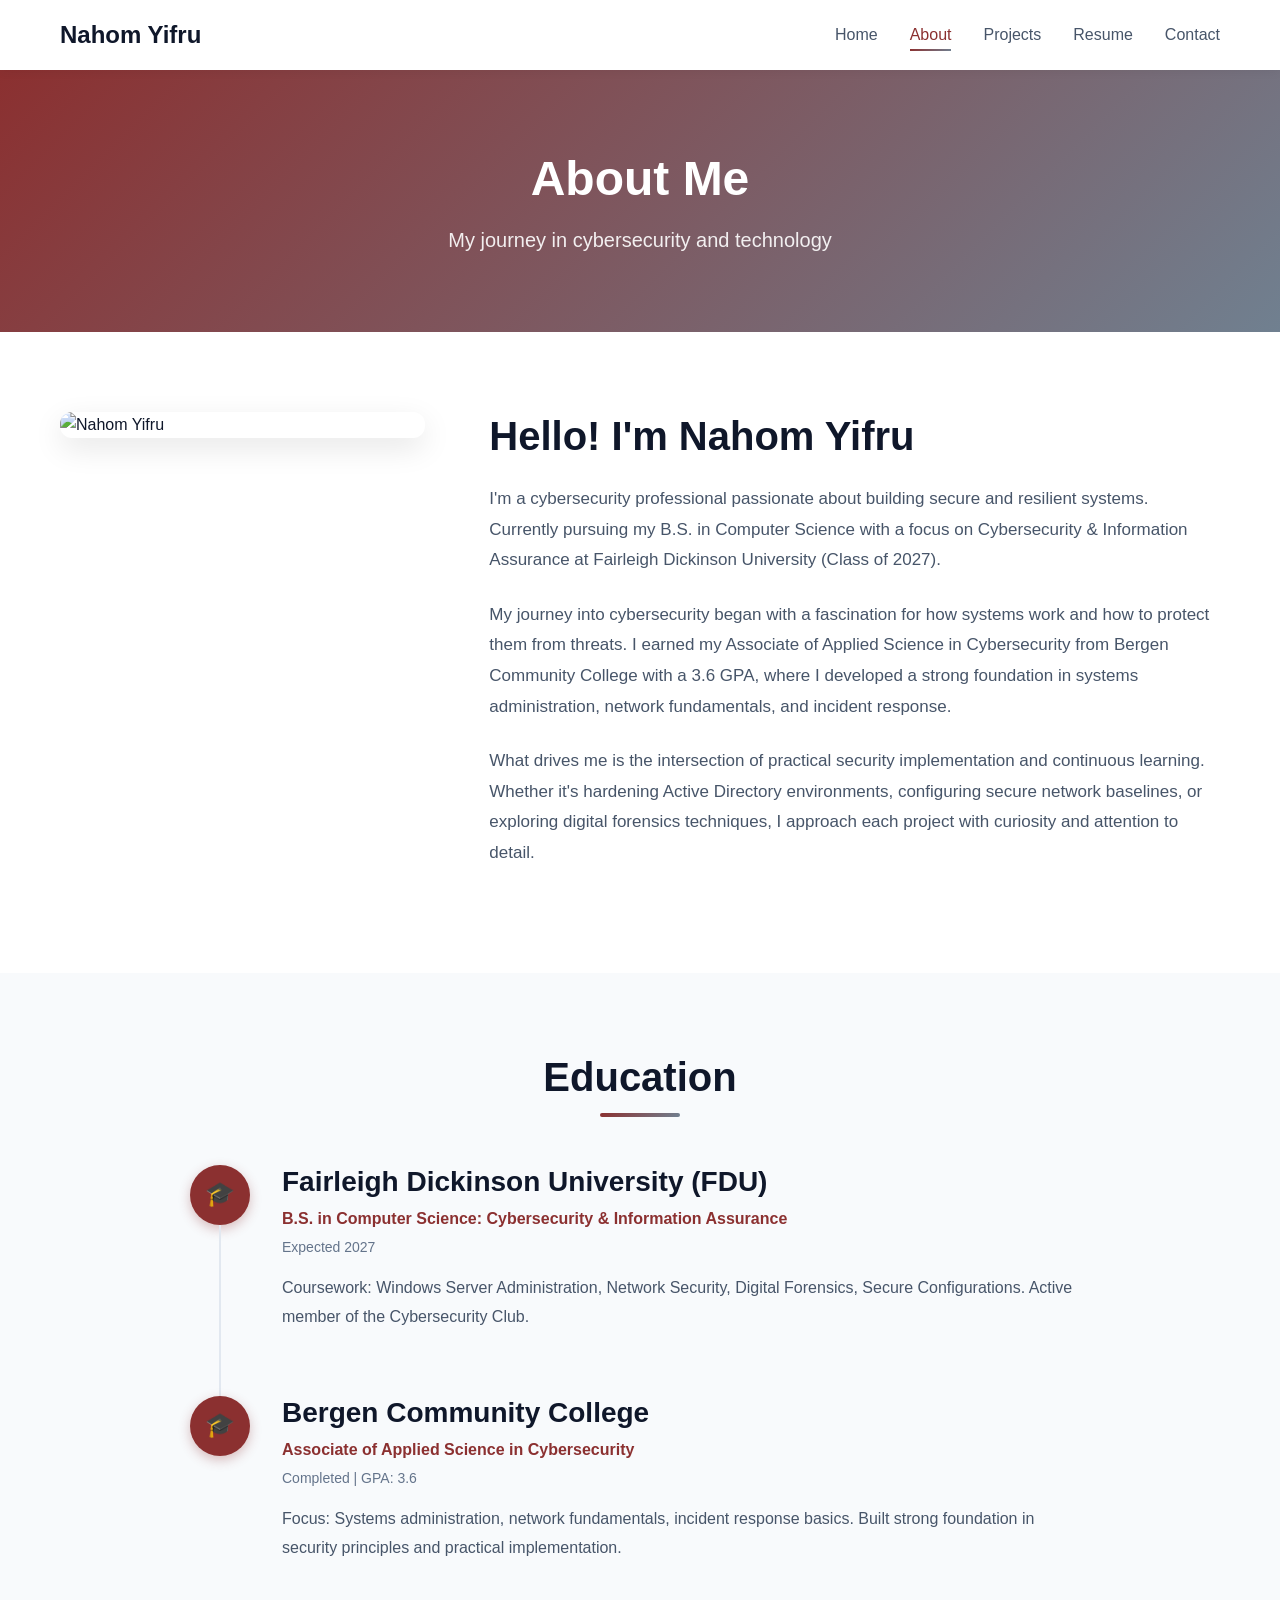
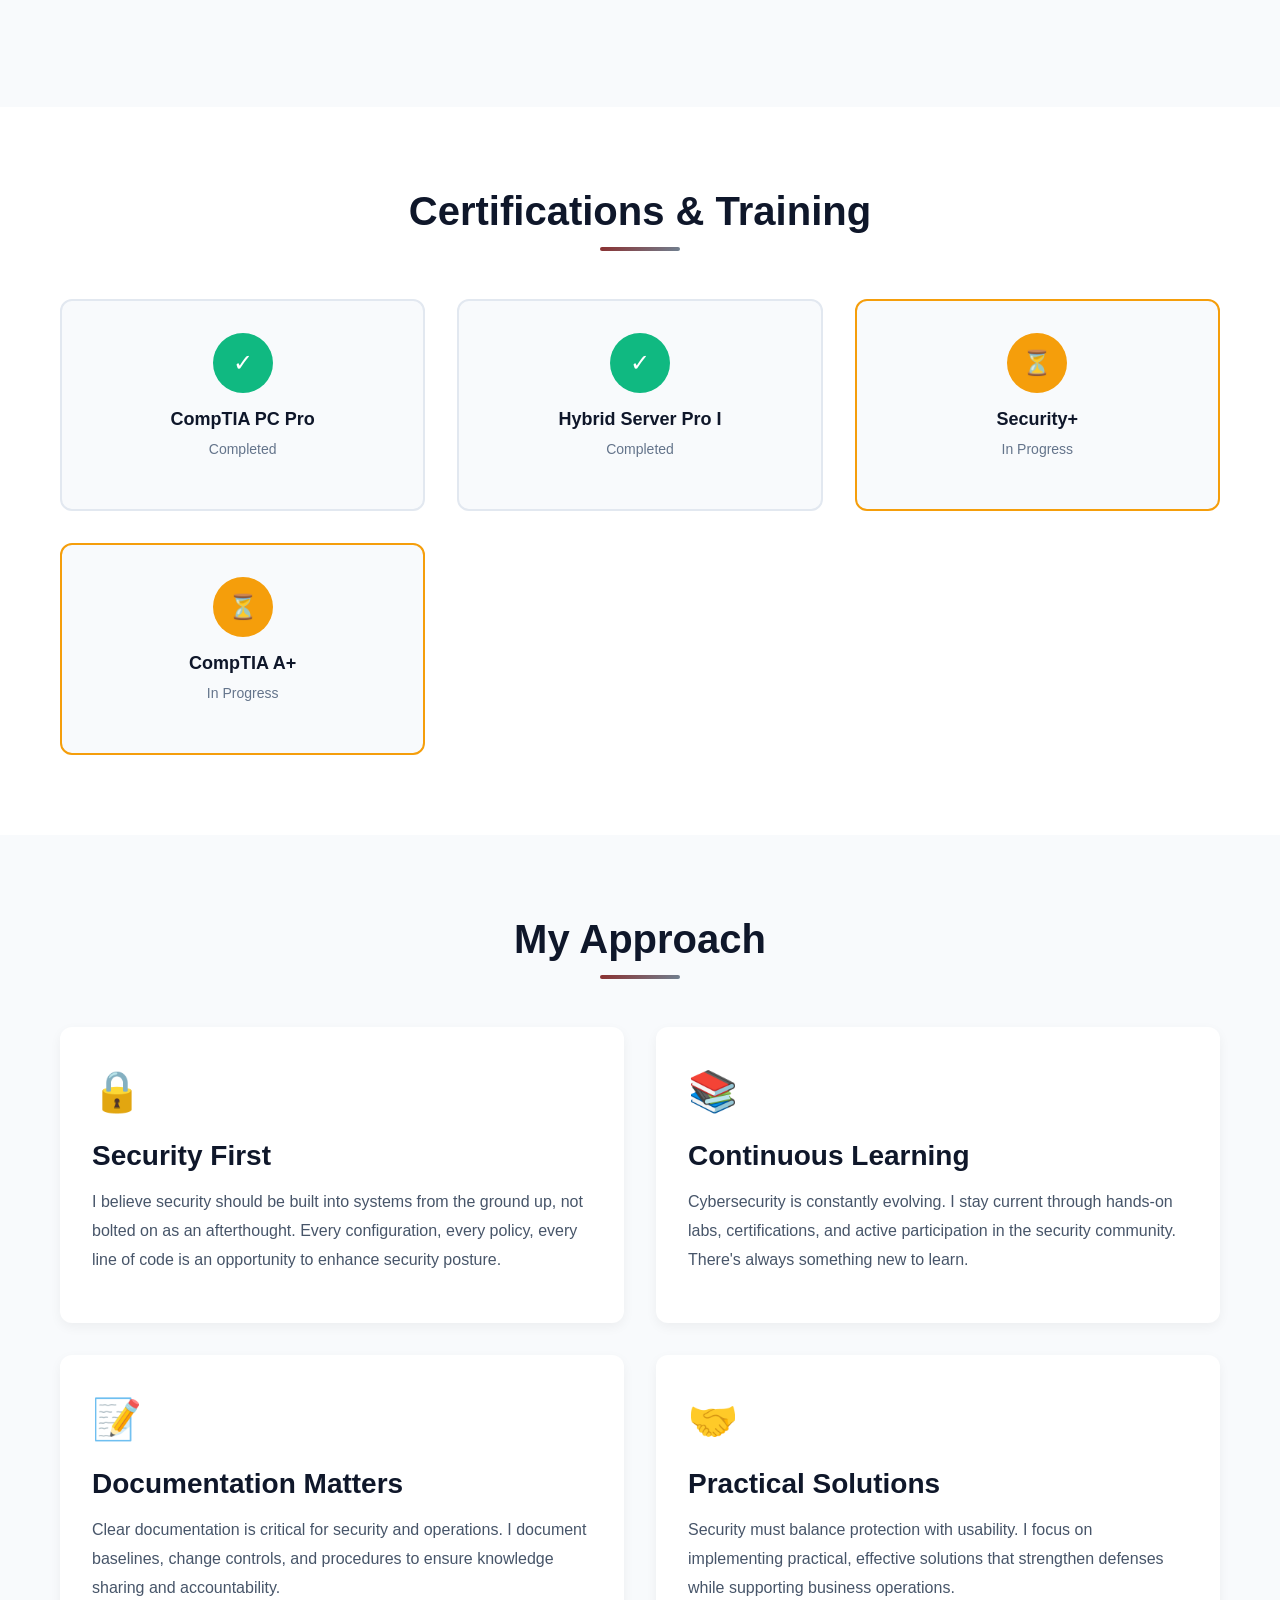
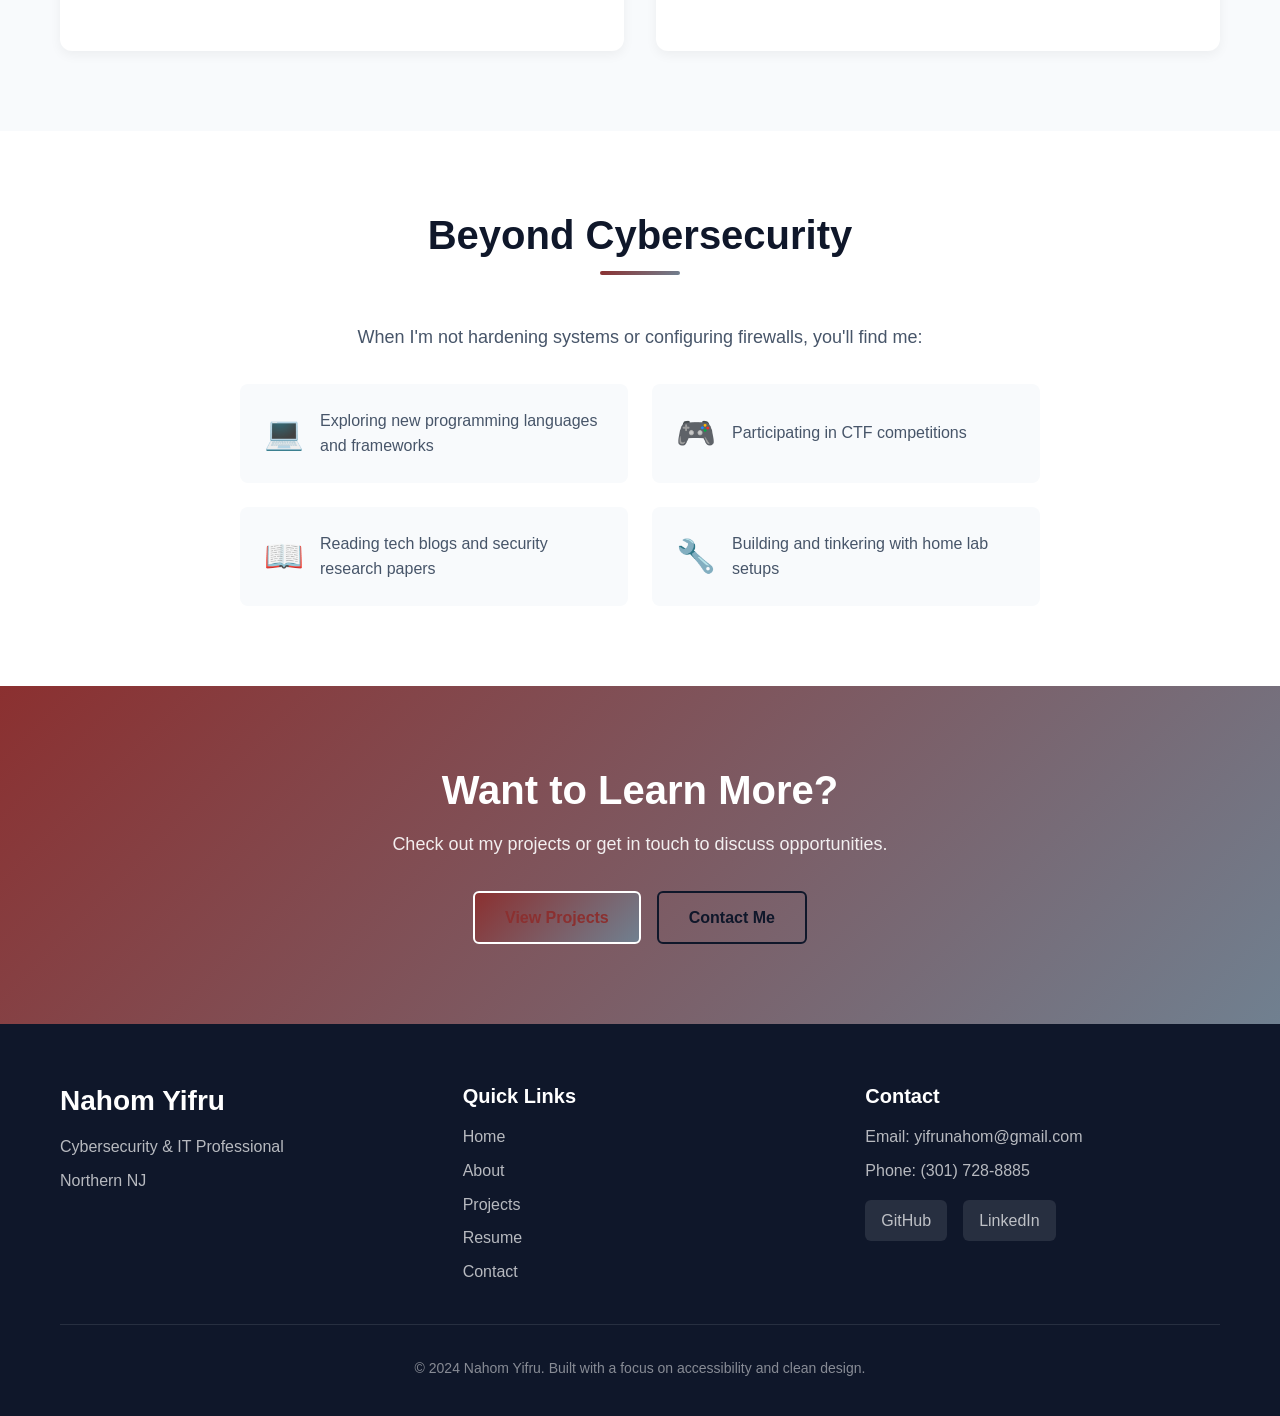
==== about.html @ c4e9030d "Add files via upload" ====
<!DOCTYPE html>
<html lang="en">
<head>
    <meta charset="UTF-8">
    <meta name="viewport" content="width=device-width, initial-scale=1.0">
    <meta name="description" content="About Nahom Yifru - Cybersecurity Professional">
    <title>About | Nahom Yifru</title>
    <link rel="stylesheet" href="styles.css">
</head>
<body>
    <!-- 
    ============================================
    NAVIGATION - Same across all pages
    ============================================
    -->
    <header class="header">
        <nav class="nav-container">
            <div class="logo">
                <a href="index.html">Nahom Yifru</a>
            </div>
            <ul class="nav-menu">
                <li><a href="index.html">Home</a></li>
                <li><a href="about.html" class="active">About</a></li>
                <li><a href="projects.html">Projects</a></li>
                <li><a href="resume.html">Resume</a></li>
                <li><a href="contact.html">Contact</a></li>
            </ul>
            <div class="hamburger">
                <span></span>
                <span></span>
                <span></span>
            </div>
        </nav>
    </header>

    <!-- 
    ============================================
    PAGE HEADER (Lines 30-50)
    Edit page title and subtitle
    ============================================
    -->
    <section class="page-header">
        <div class="container">
            <h1>About Me</h1>
            <p>My journey in cybersecurity and technology</p>
        </div>
    </section>

    <!-- 
    ============================================
    ABOUT CONTENT (Lines 50-100)
    Edit personal story and background
    Add or remove paragraphs as needed
    ============================================
    -->
    <section class="about-content">
        <div class="container">
            <div class="about-grid">
                <div class="about-image">
                    <img src="https://cdn.grapesjs.com/workspaces/cmmwkkndu4h6mwdypv2i8mg9f/assets/6c5f51a8-3893-4823-bc1a-e4dd045bf1b9__picme.jpg" alt="Nahom Yifru">
                </div>
                <div class="about-text">
                    <h2>Hello! I'm Nahom Yifru</h2>
                    <p>
                        I'm a cybersecurity professional passionate about building secure and resilient systems. 
                        Currently pursuing my B.S. in Computer Science with a focus on Cybersecurity & Information 
                        Assurance at Fairleigh Dickinson University (Class of 2027).
                    </p>
                    <p>
                        My journey into cybersecurity began with a fascination for how systems work and how to 
                        protect them from threats. I earned my Associate of Applied Science in Cybersecurity 
                        from Bergen Community College with a 3.6 GPA, where I developed a strong foundation 
                        in systems administration, network fundamentals, and incident response.
                    </p>
                    <p>
                        What drives me is the intersection of practical security implementation and continuous 
                        learning. Whether it's hardening Active Directory environments, configuring secure 
                        network baselines, or exploring digital forensics techniques, I approach each project 
                        with curiosity and attention to detail.
                    </p>
                </div>
            </div>
        </div>
    </section>

    <!-- 
    ============================================
    EDUCATION SECTION (Lines 100-150)
    Update with your degrees and coursework
    ============================================
    -->
    <section class="education-section">
        <div class="container">
            <h2 class="section-title">Education</h2>
            <div class="education-timeline">
                <div class="education-item">
                    <div class="education-icon">🎓</div>
                    <div class="education-content">
                        <h3>Fairleigh Dickinson University (FDU)</h3>
                        <p class="degree">B.S. in Computer Science: Cybersecurity & Information Assurance</p>
                        <p class="date">Expected 2027</p>
                        <p class="description">
                            Coursework: Windows Server Administration, Network Security, Digital Forensics, 
                            Secure Configurations. Active member of the Cybersecurity Club.
                        </p>
                    </div>
                </div>
                <div class="education-item">
                    <div class="education-icon">🎓</div>
                    <div class="education-content">
                        <h3>Bergen Community College</h3>
                        <p class="degree">Associate of Applied Science in Cybersecurity</p>
                        <p class="date">Completed | GPA: 3.6</p>
                        <p class="description">
                            Focus: Systems administration, network fundamentals, incident response basics. 
                            Built strong foundation in security principles and practical implementation.
                        </p>
                    </div>
                </div>
            </div>
        </div>
    </section>

    <!-- 
    ============================================
    CERTIFICATIONS (Lines 150-200)
    Add new certifications as you earn them
    ============================================
    -->
    <section class="certifications-section">
        <div class="container">
            <h2 class="section-title">Certifications & Training</h2>
            <div class="cert-grid">
                <div class="cert-card">
                    <div class="cert-badge">✓</div>
                    <h3>CompTIA PC Pro</h3>
                    <p class="cert-status">Completed</p>
                </div>
                <div class="cert-card">
                    <div class="cert-badge">✓</div>
                    <h3>Hybrid Server Pro I</h3>
                    <p class="cert-status">Completed</p>
                </div>
                <div class="cert-card in-progress">
                    <div class="cert-badge">⏳</div>
                    <h3>Security+</h3>
                    <p class="cert-status">In Progress</p>
                </div>
                <div class="cert-card in-progress">
                    <div class="cert-badge">⏳</div>
                    <h3>CompTIA A+</h3>
                    <p class="cert-status">In Progress</p>
                </div>
            </div>
        </div>
    </section>

    <!-- 
    ============================================
    VALUES/APPROACH SECTION (Lines 200-250)
    Edit to reflect your work philosophy
    ============================================
    -->
    <section class="values-section">
        <div class="container">
            <h2 class="section-title">My Approach</h2>
            <div class="values-grid">
                <div class="value-item">
                    <div class="value-icon">🔒</div>
                    <h3>Security First</h3>
                    <p>
                        I believe security should be built into systems from the ground up, not bolted on as 
                        an afterthought. Every configuration, every policy, every line of code is an opportunity 
                        to enhance security posture.
                    </p>
                </div>
                <div class="value-item">
                    <div class="value-icon">📚</div>
                    <h3>Continuous Learning</h3>
                    <p>
                        Cybersecurity is constantly evolving. I stay current through hands-on labs, certifications, 
                        and active participation in the security community. There's always something new to learn.
                    </p>
                </div>
                <div class="value-item">
                    <div class="value-icon">📝</div>
                    <h3>Documentation Matters</h3>
                    <p>
                        Clear documentation is critical for security and operations. I document baselines, 
                        change controls, and procedures to ensure knowledge sharing and accountability.
                    </p>
                </div>
                <div class="value-item">
                    <div class="value-icon">🤝</div>
                    <h3>Practical Solutions</h3>
                    <p>
                        Security must balance protection with usability. I focus on implementing practical, 
                        effective solutions that strengthen defenses while supporting business operations.
                    </p>
                </div>
            </div>
        </div>
    </section>

    <!-- 
    ============================================
    INTERESTS SECTION (Lines 250-280)
    Share what you enjoy outside of work
    ============================================
    -->
    <section class="interests-section">
        <div class="container">
            <h2 class="section-title">Beyond Cybersecurity</h2>
            <p class="interests-intro">
                When I'm not hardening systems or configuring firewalls, you'll find me:
            </p>
            <div class="interests-grid">
                <div class="interest-item">
                    <span class="interest-emoji">💻</span>
                    <p>Exploring new programming languages and frameworks</p>
                </div>
                <div class="interest-item">
                    <span class="interest-emoji">🎮</span>
                    <p>Participating in CTF competitions</p>
                </div>
                <div class="interest-item">
                    <span class="interest-emoji">📖</span>
                    <p>Reading tech blogs and security research papers</p>
                </div>
                <div class="interest-item">
                    <span class="interest-emoji">🔧</span>
                    <p>Building and tinkering with home lab setups</p>
                </div>
            </div>
        </div>
    </section>

    <!-- 
    ============================================
    CTA SECTION (Lines 280-300)
    ============================================
    -->
    <section class="cta-section">
        <div class="container">
            <div class="cta-content">
                <h2>Want to Learn More?</h2>
                <p>Check out my projects or get in touch to discuss opportunities.</p>
                <div class="cta-buttons">
                    <a href="projects.html" class="btn btn-primary">View Projects</a>
                    <a href="contact.html" class="btn btn-secondary">Contact Me</a>
                </div>
            </div>
        </div>
    </section>

    <!-- 
    ============================================
    FOOTER - Same across all pages (Lines 300-350)
    ============================================
    -->
    <footer class="footer">
        <div class="container">
            <div class="footer-content">
                <div class="footer-info">
                    <h3>Nahom Yifru</h3>
                    <p>Cybersecurity & IT Professional</p>
                    <p>Northern NJ</p>
                </div>
                <div class="footer-links">
                    <h4>Quick Links</h4>
                    <ul>
                        <li><a href="index.html">Home</a></li>
                        <li><a href="about.html">About</a></li>
                        <li><a href="projects.html">Projects</a></li>
                        <li><a href="resume.html">Resume</a></li>
                        <li><a href="contact.html">Contact</a></li>
                    </ul>
                </div>
                <div class="footer-contact">
                    <h4>Contact</h4>
                    <p>Email: <a href="mailto:yifrunahom@gmail.com">yifrunahom@gmail.com</a></p>
                    <p>Phone: <a href="tel:+13017288885">(301) 728-8885</a></p>
                    <div class="footer-social">
                        <a href="https://github.com/YifruNahom" target="_blank">GitHub</a>
                        <a href="https://www.linkedin.com/in/nahom-yifru-15871b278" target="_blank">LinkedIn</a>
                    </div>
                </div>
            </div>
            <div class="footer-bottom">
                <p>&copy; 2024 Nahom Yifru. Built with a focus on accessibility and clean design.</p>
            </div>
        </div>
    </footer>

    <script src="main.js"></script>
</body>
</html>
---- styles.css ----
/* 
============================================
GLOBAL STYLES & RESET (Lines 1-80)
Base styles, CSS reset, and root variables
Edit color scheme in :root section
============================================
*/

* {
    margin: 0;
    padding: 0;
    box-sizing: border-box;
}

:root {
    /* Primary Colors - Edit these to change color scheme */
    --primary-color: #8b3030;
    --primary-dark: #5a1f1f;
    --primary-light: #708090;
    --gradient: linear-gradient(135deg, #8b3030, #708090);
    
    /* Neutral Colors */
    --text-dark: #0f172a;
    --text-medium: #475569;
    --text-light: #64748b;
    --bg-light: #f8fafc;
    --bg-white: #ffffff;
    --border-color: #e2e8f0;
    
    /* Accent Colors */
    --accent-color: #f59e0b;
    --success-color: #10b981;
    --danger-color: #ef4444;
    
    /* Spacing */
    --section-padding: 80px 0;
    --container-padding: 0 20px;
    
    /* Typography */
    --font-primary: -apple-system, BlinkMacSystemFont, 'Segoe UI', Roboto, Oxygen, Ubuntu, Cantarell, sans-serif;
    --font-heading: 'Segoe UI', Tahoma, Geneva, Verdana, sans-serif;
    
    /* Transitions */
    --transition: all 0.3s ease;
}

body {
    font-family: var(--font-primary);
    color: var(--text-dark);
    line-height: 1.6;
    background-color: var(--bg-white);
}

.container {
    max-width: 1200px;
    margin: 0 auto;
    padding: var(--container-padding);
}

h1, h2, h3, h4, h5, h6 {
    font-family: var(--font-heading);
    font-weight: 700;
    line-height: 1.2;
    color: var(--text-dark);
}

h1 { font-size: 3rem; }
h2 { font-size: 2.5rem; }
h3 { font-size: 1.75rem; }
h4 { font-size: 1.25rem; }

p {
    margin-bottom: 1rem;
    color: var(--text-medium);
}

a {
    text-decoration: none;
    color: var(--primary-color);
    transition: var(--transition);
}

a:hover {
    color: var(--primary-dark);
}

img {
    max-width: 100%;
    height: auto;
    display: block;
}

/* 
============================================
HEADER & NAVIGATION (Lines 80-180)
Sticky header with responsive menu
Edit logo, nav links as needed
============================================
*/

.header {
    background-color: var(--bg-white);
    box-shadow: 0 2px 10px rgba(0, 0, 0, 0.05);
    position: sticky;
    top: 0;
    z-index: 1000;
}

.nav-container {
    max-width: 1200px;
    margin: 0 auto;
    padding: 1rem 20px;
    display: flex;
    justify-content: space-between;
    align-items: center;
}

.logo a {
    font-size: 1.5rem;
    font-weight: 700;
    color: var(--text-dark);
    transition: var(--transition);
}

.logo a:hover {
    color: var(--primary-color);
}

.nav-menu {
    display: flex;
    list-style: none;
    gap: 2rem;
}

.nav-menu a {
    color: var(--text-medium);
    font-weight: 500;
    padding: 0.5rem 0;
    position: relative;
}

.nav-menu a::after {
    content: '';
    position: absolute;
    bottom: 0;
    left: 0;
    width: 0;
    height: 2px;
    background: var(--gradient);
    transition: var(--transition);
}

.nav-menu a:hover::after,
.nav-menu a.active::after {
    width: 100%;
}

.nav-menu a.active {
    color: var(--primary-color);
}

.hamburger {
    display: none;
    flex-direction: column;
    cursor: pointer;
    gap: 4px;
}

.hamburger span {
    width: 25px;
    height: 3px;
    background-color: var(--text-dark);
    transition: var(--transition);
}

/* 
============================================
BUTTONS (Lines 180-250)
Primary and secondary button styles
============================================
*/

.btn {
    display: inline-block;
    padding: 12px 30px;
    border-radius: 6px;
    font-weight: 600;
    text-align: center;
    cursor: pointer;
    transition: var(--transition);
    border: 2px solid transparent;
}

.btn-primary {
    background: var(--gradient);
    color: var(--bg-white);
    border-color: var(--primary-color);
}

.btn-primary:hover {
    background-color: var(--primary-dark);
    border-color: var(--primary-dark);
    color: var(--bg-white);
    transform: translateY(-2px);
    box-shadow: 0 4px 12px rgba(139, 48, 48, 0.3);
}

.btn-secondary {
    background-color: transparent;
    color: var(--text-dark);
    border-color: var(--text-dark);
}

.btn-secondary:hover {
    background-color: var(--text-dark);
    color: var(--bg-white);
    transform: translateY(-2px);
}

/* 
============================================
HERO SECTION (Lines 250-350)
Main landing section on homepage
Edit layout, spacing, image placement
============================================
*/

.hero {
    padding: 100px 0;
    background: linear-gradient(135deg, #f8fafc 0%, #e0f2f1 100%);
}

.hero-content {
    max-width: 1200px;
    margin: 0 auto;
    padding: 0 20px;
    display: grid;
    grid-template-columns: 1fr 1fr;
    gap: 60px;
    align-items: center;
}

.hero-text h1 {
    font-size: 3.5rem;
    margin-bottom: 1rem;
    color: var(--text-dark);
}

.highlight {
    color: var(--primary-color);
    position: relative;
}

.hero-text h2 {
    font-size: 1.5rem;
    color: var(--text-medium);
    font-weight: 400;
    margin-bottom: 1.5rem;
}

.hero-description {
    font-size: 1.125rem;
    color: var(--text-medium);
    margin-bottom: 2rem;
    line-height: 1.8;
}

.hero-buttons {
    display: flex;
    gap: 1rem;
    margin-bottom: 2rem;
}

.social-links {
    display: flex;
    gap: 1rem;
}

.social-links a {
    width: 40px;
    height: 40px;
    display: flex;
    align-items: center;
    justify-content: center;
    border-radius: 50%;
    background-color: var(--bg-white);
    color: var(--text-dark);
    transition: var(--transition);
    box-shadow: 0 2px 8px rgba(0, 0, 0, 0.1);
}

.social-links a:hover {
    background-color: var(--primary-color);
    color: var(--bg-white);
    transform: translateY(-3px);
    box-shadow: 0 4px 12px rgba(139, 48, 48, 0.3);
}

.hero-image img {
    width: 100%;
    max-width: 400px;
    border-radius: 12px;
    box-shadow: 0 10px 40px rgba(0, 0, 0, 0.1);
}

/* 
============================================
INTRO SECTION (Lines 350-420)
Brief overview with stats
============================================
*/

.intro-section {
    padding: var(--section-padding);
    background-color: var(--bg-white);
}

.intro-content {
    text-align: center;
    max-width: 800px;
    margin: 0 auto;
}

.intro-content h2 {
    margin-bottom: 1.5rem;
    color: var(--text-dark);
}

.intro-content p {
    font-size: 1.125rem;
    color: var(--text-medium);
    margin-bottom: 3rem;
}

.stats {
    display: grid;
    grid-template-columns: repeat(3, 1fr);
    gap: 3rem;
    margin-top: 3rem;
}

.stat-item {
    text-align: center;
}

.stat-item h3 {
    font-size: 3rem;
    color: var(--primary-color);
    margin-bottom: 0.5rem;
}

.stat-item p {
    color: var(--text-medium);
    font-size: 1rem;
}

/* 
============================================
SECTION TITLES (Lines 420-450)
Reusable section header style
============================================
*/

.section-title {
    text-align: center;
    margin-bottom: 3rem;
    position: relative;
    padding-bottom: 1rem;
}

.section-title::after {
    content: '';
    position: absolute;
    bottom: 0;
    left: 50%;
    transform: translateX(-50%);
    width: 80px;
    height: 4px;
    background: var(--gradient);
    border-radius: 2px;
}

.section-title .icon {
    margin-right: 0.5rem;
}
/* 
============================================
FEATURED PROJECTS SECTION (Lines 450-600)
Homepage project cards
Edit grid layout, card styles
============================================
*/

.featured-projects {
    padding: var(--section-padding);
    background-color: var(--bg-light);
}

.projects-grid {
    display: grid;
    grid-template-columns: repeat(3, 1fr);
    gap: 2rem;
    margin-bottom: 3rem;
}

.project-card {
    background-color: var(--bg-white);
    border-radius: 12px;
    overflow: hidden;
    box-shadow: 0 4px 12px rgba(0, 0, 0, 0.08);
    transition: var(--transition);
}

.project-card:hover {
    transform: translateY(-8px);
    box-shadow: 0 12px 24px rgba(0, 0, 0, 0.15);
}

.project-image {
    position: relative;
    overflow: hidden;
    height: 200px;
    background-color: var(--bg-light);
}

.placeholder-img {
    width: 100%;
    height: 100%;
    display: flex;
    align-items: center;
    justify-content: center;
    background: linear-gradient(135deg, var(--primary-color), var(--primary-light));
    color: white;
    font-weight: 700;
    font-size: 1.25rem;
}

.project-overlay {
    position: absolute;
    top: 0;
    left: 0;
    width: 100%;
    height: 100%;
    background: linear-gradient(135deg, rgba(139, 48, 48, 0.9), rgba(112, 128, 144, 0.9));
    display: flex;
    align-items: center;
    justify-content: center;
    opacity: 0;
    transition: var(--transition);
}

.project-card:hover .project-overlay {
    opacity: 1;
}

.view-project {
    color: white;
    font-weight: 600;
    font-size: 1.125rem;
}

.project-content {
    padding: 1.5rem;
}

.project-content h3 {
    margin-bottom: 1rem;
    color: var(--text-dark);
}

.project-content p {
    color: var(--text-medium);
    margin-bottom: 1.5rem;
    line-height: 1.6;
}

.tech-tags {
    display: flex;
    flex-wrap: wrap;
    gap: 0.5rem;
    margin-bottom: 1rem;
}

.tech-tags span {
    background-color: var(--bg-light);
    color: var(--primary-color);
    padding: 0.35rem 0.75rem;
    border-radius: 4px;
    font-size: 0.875rem;
    font-weight: 500;
}

.project-link {
    color: var(--primary-color);
    font-weight: 600;
    display: inline-flex;
    align-items: center;
    transition: var(--transition);
}

.project-link:hover {
    gap: 0.5rem;
}

.section-cta {
    text-align: center;
    margin-top: 2rem;
}

/* 
============================================
SKILLS SECTION (Lines 600-680)
Homepage skills grid
============================================
*/

.skills-section {
    padding: var(--section-padding);
    background-color: var(--bg-white);
}

.skills-grid {
    display: grid;
    grid-template-columns: repeat(2, 1fr);
    gap: 2rem;
}

.skill-category {
    background-color: var(--bg-light);
    padding: 2rem;
    border-radius: 12px;
    border-left: 4px solid var(--primary-color);
}

.skill-category h3 {
    color: var(--text-dark);
    margin-bottom: 1rem;
    font-size: 1.25rem;
}

.skill-category ul {
    list-style: none;
}

.skill-category li {
    padding: 0.5rem 0;
    color: var(--text-medium);
    position: relative;
    padding-left: 1.5rem;
}

.skill-category li::before {
    content: '▸';
    position: absolute;
    left: 0;
    color: var(--primary-color);
    font-weight: bold;
}

/* 
============================================
CTA SECTION (Lines 680-740)
Call-to-action section
============================================
*/

.cta-section {
    padding: var(--section-padding);
    background: var(--gradient);
    color: white;
}

.cta-content {
    text-align: center;
    max-width: 700px;
    margin: 0 auto;
}

.cta-content h2 {
    color: white;
    margin-bottom: 1rem;
    font-size: 2.5rem;
}

.cta-content p {
    color: rgba(255, 255, 255, 0.9);
    font-size: 1.125rem;
    margin-bottom: 2rem;
}

.cta-content .btn-primary {
    background-color: white;
    color: var(--primary-color);
    border-color: white;
}

.cta-content .btn-primary:hover {
    background-color: transparent;
    color: white;
    border-color: white;
}

.cta-buttons {
    display: flex;
    gap: 1rem;
    justify-content: center;
}

/* 
============================================
FOOTER (Lines 740-860)
Site-wide footer
Edit contact info and links
============================================
*/

.footer {
    background-color: var(--text-dark);
    color: white;
    padding: 60px 0 20px;
}

.footer-content {
    display: grid;
    grid-template-columns: repeat(3, 1fr);
    gap: 3rem;
    margin-bottom: 2rem;
}

.footer-info h3,
.footer-links h4,
.footer-contact h4 {
    color: white;
    margin-bottom: 1rem;
}

.footer-info p,
.footer-contact p {
    color: rgba(255, 255, 255, 0.7);
    margin-bottom: 0.5rem;
}

.footer-links ul {
    list-style: none;
}

.footer-links li {
    margin-bottom: 0.5rem;
}

.footer-links a,
.footer-contact a {
    color: rgba(255, 255, 255, 0.7);
    transition: var(--transition);
}

.footer-links a:hover,
.footer-contact a:hover {
    color: var(--primary-color);
}

.footer-social {
    display: flex;
    gap: 1rem;
    margin-top: 1rem;
}

.footer-social a {
    padding: 0.5rem 1rem;
    background-color: rgba(255, 255, 255, 0.1);
    border-radius: 6px;
    transition: var(--transition);
}

.footer-social a:hover {
    background-color: var(--primary-color);
    color: white;
}

.footer-bottom {
    text-align: center;
    padding-top: 2rem;
    border-top: 1px solid rgba(255, 255, 255, 0.1);
}

.footer-bottom p {
    color: rgba(255, 255, 255, 0.5);
    font-size: 0.875rem;
}

/* 
============================================
PAGE HEADER (Lines 860-920)
Header for internal pages (About, Projects, etc.)
============================================
*/

.page-header {
    padding: 80px 0 60px;
    background: var(--gradient);
    color: white;
    text-align: center;
}

.page-header h1 {
    color: white;
    font-size: 3rem;
    margin-bottom: 1rem;
}

.page-header p {
    color: rgba(255, 255, 255, 0.9);
    font-size: 1.25rem;
}

.download-btn {
    margin-top: 1.5rem;
    background-color: transparent;
    color: white;
    border-color: white;
}

.download-btn:hover {
    background-color: transparent;
    color: white;
    border-color: var(--primary-color);
}

/* 
============================================
ABOUT PAGE STYLES (Lines 920-1100)
About page specific sections
============================================
*/

.about-content {
    padding: var(--section-padding);
    background-color: var(--bg-white);
}

.about-grid {
    display: grid;
    grid-template-columns: 1fr 2fr;
    gap: 4rem;
    align-items: start;
}

.about-image img {
    width: 100%;
    border-radius: 12px;
    box-shadow: 0 10px 30px rgba(0, 0, 0, 0.1);
}

.about-text h2 {
    margin-bottom: 1.5rem;
    color: var(--text-dark);
}

.about-text p {
    margin-bottom: 1.5rem;
    font-size: 1.0625rem;
    line-height: 1.8;
}

.education-section {
    padding: var(--section-padding);
    background-color: var(--bg-light);
}

.education-timeline {
    max-width: 900px;
    margin: 0 auto;
}

.education-item {
    display: grid;
    grid-template-columns: 60px 1fr;
    gap: 2rem;
    margin-bottom: 3rem;
    position: relative;
}

.education-item:not(:last-child)::after {
    content: '';
    position: absolute;
    left: 29px;
    top: 60px;
    width: 2px;
    height: calc(100% + 1rem);
    background-color: var(--border-color);
}

.education-icon {
    width: 60px;
    height: 60px;
    background-color: var(--primary-color);
    border-radius: 50%;
    display: flex;
    align-items: center;
    justify-content: center;
    font-size: 1.5rem;
    box-shadow: 0 4px 12px rgba(139, 48, 48, 0.3);
}

.education-content h3 {
    color: var(--text-dark);
    margin-bottom: 0.5rem;
}

.degree {
    font-weight: 600;
    color: var(--primary-color);
    margin-bottom: 0.25rem;
}

.date {
    color: var(--text-light);
    font-size: 0.875rem;
    margin-bottom: 1rem;
}

.description {
    color: var(--text-medium);
    line-height: 1.8;
}

.certifications-section {
    padding: var(--section-padding);
    background-color: var(--bg-white);
}

.cert-grid {
    display: grid;
    grid-template-columns: repeat(3, 1fr);
    gap: 2rem;
}

.cert-card {
    background-color: var(--bg-light);
    padding: 2rem;
    border-radius: 12px;
    text-align: center;
    border: 2px solid var(--border-color);
    transition: var(--transition);
}

.cert-card:hover {
    border-color: var(--primary-color);
    transform: translateY(-5px);
    box-shadow: 0 8px 20px rgba(112, 128, 144, 0.15);
}

.cert-card.in-progress {
    border-color: var(--accent-color);
}

.cert-badge {
    width: 60px;
    height: 60px;
    background-color: var(--success-color);
    color: white;
    border-radius: 50%;
    display: flex;
    align-items: center;
    justify-content: center;
    font-size: 1.5rem;
    margin: 0 auto 1rem;
}

.cert-card.in-progress .cert-badge {
    background-color: var(--accent-color);
}

.cert-card h3 {
    margin-bottom: 0.5rem;
    font-size: 1.125rem;
}

.cert-status {
    color: var(--text-light);
    font-size: 0.875rem;
}

.values-section {
    padding: var(--section-padding);
    background-color: var(--bg-light);
}

.values-grid {
    display: grid;
    grid-template-columns: repeat(2, 1fr);
    gap: 2rem;
}

.value-item {
    background-color: var(--bg-white);
    padding: 2rem;
    border-radius: 12px;
    box-shadow: 0 4px 12px rgba(0, 0, 0, 0.05);
}

.value-icon {
    font-size: 2.5rem;
    margin-bottom: 1rem;
}

.value-item h3 {
    margin-bottom: 1rem;
    color: var(--text-dark);
}

.value-item p {
    color: var(--text-medium);
    line-height: 1.8;
}

.interests-section {
    padding: var(--section-padding);
    background-color: var(--bg-white);
}

.interests-intro {
    text-align: center;
    font-size: 1.125rem;
    margin-bottom: 2rem;
    color: var(--text-medium);
}

.interests-grid {
    display: grid;
    grid-template-columns: repeat(2, 1fr);
    gap: 1.5rem;
    max-width: 800px;
    margin: 0 auto;
}

.interest-item {
    background-color: var(--bg-light);
    padding: 1.5rem;
    border-radius: 8px;
    display: flex;
    align-items: center;
    gap: 1rem;
}

.interest-emoji {
    font-size: 2rem;
}

.interest-item p {
    margin: 0;
    color: var(--text-medium);
}

/* 
============================================
PROJECTS PAGE STYLES (Lines 1100-1280)
Projects page specific sections
============================================
*/

.projects-filter {
    padding: 2rem 0;
    background-color: var(--bg-white);
    border-bottom: 1px solid var(--border-color);
}

.filter-buttons {
    display: flex;
    justify-content: center;
    gap: 1rem;
    flex-wrap: wrap;
}

.filter-btn {
    padding: 0.75rem 1.5rem;
    background-color: var(--bg-light);
    color: var(--text-medium);
    border: 2px solid transparent;
    border-radius: 6px;
    cursor: pointer;
    font-weight: 500;
    transition: var(--transition);
}

.filter-btn:hover {
    background-color: var(--primary-light);
    color: white;
}

.filter-btn.active {
    background-color: var(--primary-color);
    color: white;
    border-color: var(--primary-color);
}

.projects-showcase {
    padding: var(--section-padding);
    background-color: var(--bg-white);
}

.project-detail {
    margin-bottom: 5rem;
    padding-bottom: 3rem;
    border-bottom: 2px solid var(--border-color);
}

.project-detail:last-child {
    border-bottom: none;
}

.project-detail-header {
    margin-bottom: 2rem;
}

.project-detail-header h2 {
    margin-bottom: 1rem;
}

.project-meta {
    display: flex;
    gap: 0.75rem;
}

.meta-item {
    background-color: var(--bg-light);
    color: var(--primary-color);
    padding: 0.5rem 1rem;
    border-radius: 6px;
    font-size: 0.875rem;
    font-weight: 600;
}

.project-detail-content {
    display: grid;
    grid-template-columns: 1fr 2fr;
    gap: 3rem;
}

.project-detail-image {
    position: sticky;
    top: 100px;
}

.project-detail-text h3 {
    color: var(--text-dark);
    margin-top: 2rem;
    margin-bottom: 1rem;
    font-size: 1.5rem;
}

.project-detail-text h3:first-child {
    margin-top: 0;
}

.project-detail-text ul {
    margin-bottom: 1.5rem;
    padding-left: 1.5rem;
}

.project-detail-text li {
    margin-bottom: 0.75rem;
    color: var(--text-medium);
    line-height: 1.8;
}

.project-links {
    margin-top: 2rem;
}

.github-cta {
    padding: 60px 0;
    background: linear-gradient(135deg, var(--bg-light), var(--bg-white));
    text-align: center;
}

.github-content {
    max-width: 700px;
    margin: 0 auto;
}

.github-content h2 {
    margin-bottom: 1rem;
}

.github-content p {
    font-size: 1.125rem;
    margin-bottom: 2rem;
}
/* 
============================================
RESUME PAGE STYLES (Lines 1280-1500)
Resume page specific sections
============================================
*/

.resume-summary {
    padding: var(--section-padding);
    background-color: var(--bg-light);
}

.summary-box {
    background-color: var(--bg-white);
    padding: 3rem;
    border-radius: 12px;
    box-shadow: 0 4px 12px rgba(0, 0, 0, 0.08);
    border-left: 4px solid var(--primary-color);
}

.summary-box h2 {
    margin-bottom: 1.5rem;
    color: var(--text-dark);
}

.summary-box p {
    font-size: 1.0625rem;
    line-height: 1.8;
    color: var(--text-medium);
}

.resume-section {
    padding: var(--section-padding);
    background-color: var(--bg-white);
}

.resume-section:nth-child(even) {
    background-color: var(--bg-light);
}

.resume-item {
    background-color: var(--bg-white);
    padding: 2rem;
    border-radius: 12px;
    margin-bottom: 2rem;
    box-shadow: 0 2px 8px rgba(0, 0, 0, 0.05);
}

.resume-item-header {
    display: flex;
    justify-content: space-between;
    align-items: start;
    margin-bottom: 1rem;
    flex-wrap: wrap;
    gap: 1rem;
}

.resume-item h3 {
    color: var(--text-dark);
    margin-bottom: 0.5rem;
}

.subtitle {
    color: var(--primary-color);
    font-weight: 600;
    margin-bottom: 0.25rem;
}

.resume-date {
    color: var(--text-light);
    font-weight: 600;
    background-color: var(--bg-light);
    padding: 0.5rem 1rem;
    border-radius: 6px;
}

.resume-item-content {
    color: var(--text-medium);
}

.resume-item-content ul {
    margin-top: 1rem;
    padding-left: 1.5rem;
}

.resume-item-content li {
    margin-bottom: 0.75rem;
    line-height: 1.8;
}

.skills-resume-grid {
    display: grid;
    grid-template-columns: repeat(2, 1fr);
    gap: 2rem;
}

.skill-resume-category {
    background-color: var(--bg-white);
    padding: 2rem;
    border-radius: 12px;
    box-shadow: 0 2px 8px rgba(0, 0, 0, 0.05);
    border-top: 3px solid var(--primary-color);
}

.skill-resume-category h3 {
    color: var(--text-dark);
    margin-bottom: 1rem;
}

.skill-resume-category p {
    color: var(--text-medium);
    line-height: 1.8;
}

.certifications-list {
    display: flex;
    flex-direction: column;
    gap: 1.5rem;
}

.cert-item-resume {
    display: flex;
    align-items: center;
    gap: 1.5rem;
    background-color: var(--bg-white);
    padding: 1.5rem;
    border-radius: 12px;
    box-shadow: 0 2px 8px rgba(0, 0, 0, 0.05);
}

.cert-status-badge {
    width: 50px;
    height: 50px;
    border-radius: 50%;
    display: flex;
    align-items: center;
    justify-content: center;
    font-size: 1.25rem;
    flex-shrink: 0;
}

.cert-status-badge.completed {
    background-color: var(--success-color);
    color: white;
}

.cert-status-badge.in-progress {
    background-color: var(--accent-color);
    color: white;
}

.cert-info h3 {
    margin-bottom: 0.25rem;
    font-size: 1.125rem;
}

.cert-info p {
    color: var(--text-light);
    font-size: 0.875rem;
    margin: 0;
}

.projects-highlight {
    display: grid;
    grid-template-columns: repeat(2, 1fr);
    gap: 2rem;
    margin-bottom: 2rem;
}

.project-resume-item {
    background-color: var(--bg-white);
    padding: 2rem;
    border-radius: 12px;
    box-shadow: 0 2px 8px rgba(0, 0, 0, 0.05);
    border-left: 4px solid var(--primary-color);
}

.project-resume-item h3 {
    margin-bottom: 1rem;
}

.project-resume-item p {
    margin-bottom: 0.75rem;
    line-height: 1.8;
}

.resume-cta {
    text-align: center;
    margin-top: 2rem;
}

/* 
============================================
CONTACT PAGE STYLES (Lines 1500-1700)
Contact form and info sections
============================================
*/

.contact-section {
    padding: var(--section-padding);
    background-color: var(--bg-white);
}

.contact-grid {
    display: grid;
    grid-template-columns: 2fr 1fr;
    gap: 4rem;
}

.contact-form-container h2,
.contact-info-container h2 {
    margin-bottom: 2rem;
    color: var(--text-dark);
}

.contact-form {
    display: flex;
    flex-direction: column;
    gap: 1.5rem;
}

.form-group {
    display: flex;
    flex-direction: column;
}

.form-group label {
    margin-bottom: 0.5rem;
    color: var(--text-dark);
    font-weight: 600;
}

.form-group input,
.form-group textarea {
    padding: 0.875rem;
    border: 2px solid var(--border-color);
    border-radius: 6px;
    font-family: var(--font-primary);
    font-size: 1rem;
    transition: var(--transition);
}

.form-group input:focus,
.form-group textarea:focus {
    outline: none;
    border-color: var(--primary-color);
}

.form-group textarea {
    resize: vertical;
    min-height: 120px;
}

.contact-info-item {
    display: flex;
    gap: 1rem;
    margin-bottom: 2rem;
    padding-bottom: 2rem;
    border-bottom: 1px solid var(--border-color);
}

.contact-icon {
    font-size: 1.5rem;
    width: 50px;
    height: 50px;
    background-color: var(--bg-light);
    border-radius: 50%;
    display: flex;
    align-items: center;
    justify-content: center;
    flex-shrink: 0;
}

.contact-details h3 {
    margin-bottom: 0.5rem;
    font-size: 1.125rem;
}

.contact-details p {
    margin: 0;
}

.contact-social {
    margin-top: 2rem;
}

.contact-social h3 {
    margin-bottom: 1rem;
}

.social-buttons {
    display: flex;
    flex-direction: column;
    gap: 0.75rem;
}

.social-btn {
    display: flex;
    align-items: center;
    gap: 0.75rem;
    padding: 0.875rem 1.25rem;
    background-color: var(--bg-light);
    color: var(--text-dark);
    border-radius: 6px;
    font-weight: 600;
    transition: var(--transition);
}

.social-btn:hover {
    background-color: var(--primary-color);
    color: white;
    transform: translateX(5px);
}

.availability-box {
    background-color: var(--bg-light);
    padding: 1.5rem;
    border-radius: 12px;
    margin-top: 2rem;
}

.availability-box h3 {
    margin-bottom: 1rem;
}

.availability-status {
    display: flex;
    align-items: center;
    gap: 0.5rem;
    margin-bottom: 1rem;
    font-weight: 600;
    color: var(--success-color);
}

.status-indicator {
    width: 12px;
    height: 12px;
    border-radius: 50%;
    background-color: var(--success-color);
    animation: pulse 2s infinite;
}

@keyframes pulse {
    0%, 100% { opacity: 1; }
    50% { opacity: 0.5; }
}

.availability-text {
    margin-bottom: 1rem;
}

.availability-box ul {
    list-style: none;
    padding-left: 0;
}

.availability-box li {
    padding: 0.5rem 0;
    color: var(--text-medium);
    position: relative;
    padding-left: 1.5rem;
}

.availability-box li::before {
    content: '✓';
    position: absolute;
    left: 0;
    color: var(--primary-color);
    font-weight: bold;
}

/* 
============================================
RESPONSIVE STYLES (Lines 1700-2000)
Media queries for different screen sizes
Edit breakpoints as needed
============================================
*/

/* Tablet landscape and smaller desktops */
@media (max-width: 1024px) {
    .hero-content,
    .about-grid,
    .contact-grid {
        grid-template-columns: 1fr;
        gap: 3rem;
    }
    
    .hero-image {
        order: -1;
        text-align: center;
    }
    
    .hero-image img {
        margin: 0 auto;
    }
    
    .projects-grid {
        grid-template-columns: repeat(2, 1fr);
    }
    
    .skills-grid,
    .values-grid,
    .projects-highlight,
    .skills-resume-grid {
        grid-template-columns: 1fr;
    }
    
    .project-detail-content {
        grid-template-columns: 1fr;
    }
    
    .project-detail-image {
        position: relative;
        top: 0;
    }
}

/* Tablet portrait */
@media (max-width: 768px) {
    h1 { font-size: 2.5rem; }
    h2 { font-size: 2rem; }
    h3 { font-size: 1.5rem; }
    
    .hero-text h1 {
        font-size: 2.5rem;
    }
    
    .nav-menu {
        position: fixed;
        top: 70px;
        left: -100%;
        flex-direction: column;
        background-color: var(--bg-white);
        width: 100%;
        padding: 2rem;
        box-shadow: 0 10px 30px rgba(0, 0, 0, 0.1);
        transition: var(--transition);
        gap: 0;
    }
    
    .nav-menu.active {
        left: 0;
    }
    
    .nav-menu li {
        margin: 1rem 0;
    }
    
    .hamburger {
        display: flex;
    }
    
    .hamburger.active span:nth-child(1) {
        transform: rotate(45deg) translate(5px, 5px);
    }
    
    .hamburger.active span:nth-child(2) {
        opacity: 0;
    }
    
    .hamburger.active span:nth-child(3) {
        transform: rotate(-45deg) translate(7px, -6px);
    }
    
    .stats,
    .cert-grid,
    .interests-grid {
        grid-template-columns: 1fr;
    }
    
    .projects-grid {
        grid-template-columns: 1fr;
    }
    
    .hero-buttons {
        flex-direction: column;
    }
    
    .footer-content {
        grid-template-columns: 1fr;
        gap: 2rem;
    }
    
    .filter-buttons {
        flex-direction: column;
    }
    
    .filter-btn {
        width: 100%;
    }
}

/* Mobile */
@media (max-width: 480px) {
    :root {
        --section-padding: 50px 0;
    }
    
    h1 { font-size: 2rem; }
    h2 { font-size: 1.75rem; }
    
    .hero {
        padding: 60px 0;
    }
    
    .hero-text h1 {
        font-size: 2rem;
    }
    
    .page-header h1 {
        font-size: 2rem;
    }
    
    .btn {
        padding: 10px 20px;
        font-size: 0.875rem;
    }
    
    .cta-content h2 {
        font-size: 1.75rem;
    }
    
    .education-item {
        grid-template-columns: 1fr;
        gap: 1rem;
    }
    
    .education-item::after {
        display: none;
    }
    
    .education-icon {
        width: 50px;
        height: 50px;
        font-size: 1.25rem;
    }
}

/* 
============================================
UTILITY CLASSES (Lines 2000-2050)
Reusable utility classes
============================================
*/

.text-center {
    text-align: center;
}

.mb-1 { margin-bottom: 1rem; }
.mb-2 { margin-bottom: 2rem; }
.mb-3 { margin-bottom: 3rem; }

.mt-1 { margin-top: 1rem; }
.mt-2 { margin-top: 2rem; }
.mt-3 { margin-top: 3rem; }

.hidden {
    display: none;
}

.fade-in {
    animation: fadeIn 0.5s ease-in;
}

@keyframes fadeIn {
    from {
        opacity: 0;
        transform: translateY(20px);
    }
    to {
        opacity: 1;
        transform: translateY(0);
    }
}

/* Print styles */
@media print {
    .header,
    .footer,
    .btn,
    .cta-section,
    .hamburger {
        display: none;
    }
    
    body {
        font-size: 12pt;
        line-height: 1.5;
    }
    
    .page-header {
        background: none;
        color: var(--text-dark);
    }
    
    .page-header h1 {
        color: var(--text-dark);
    }
}
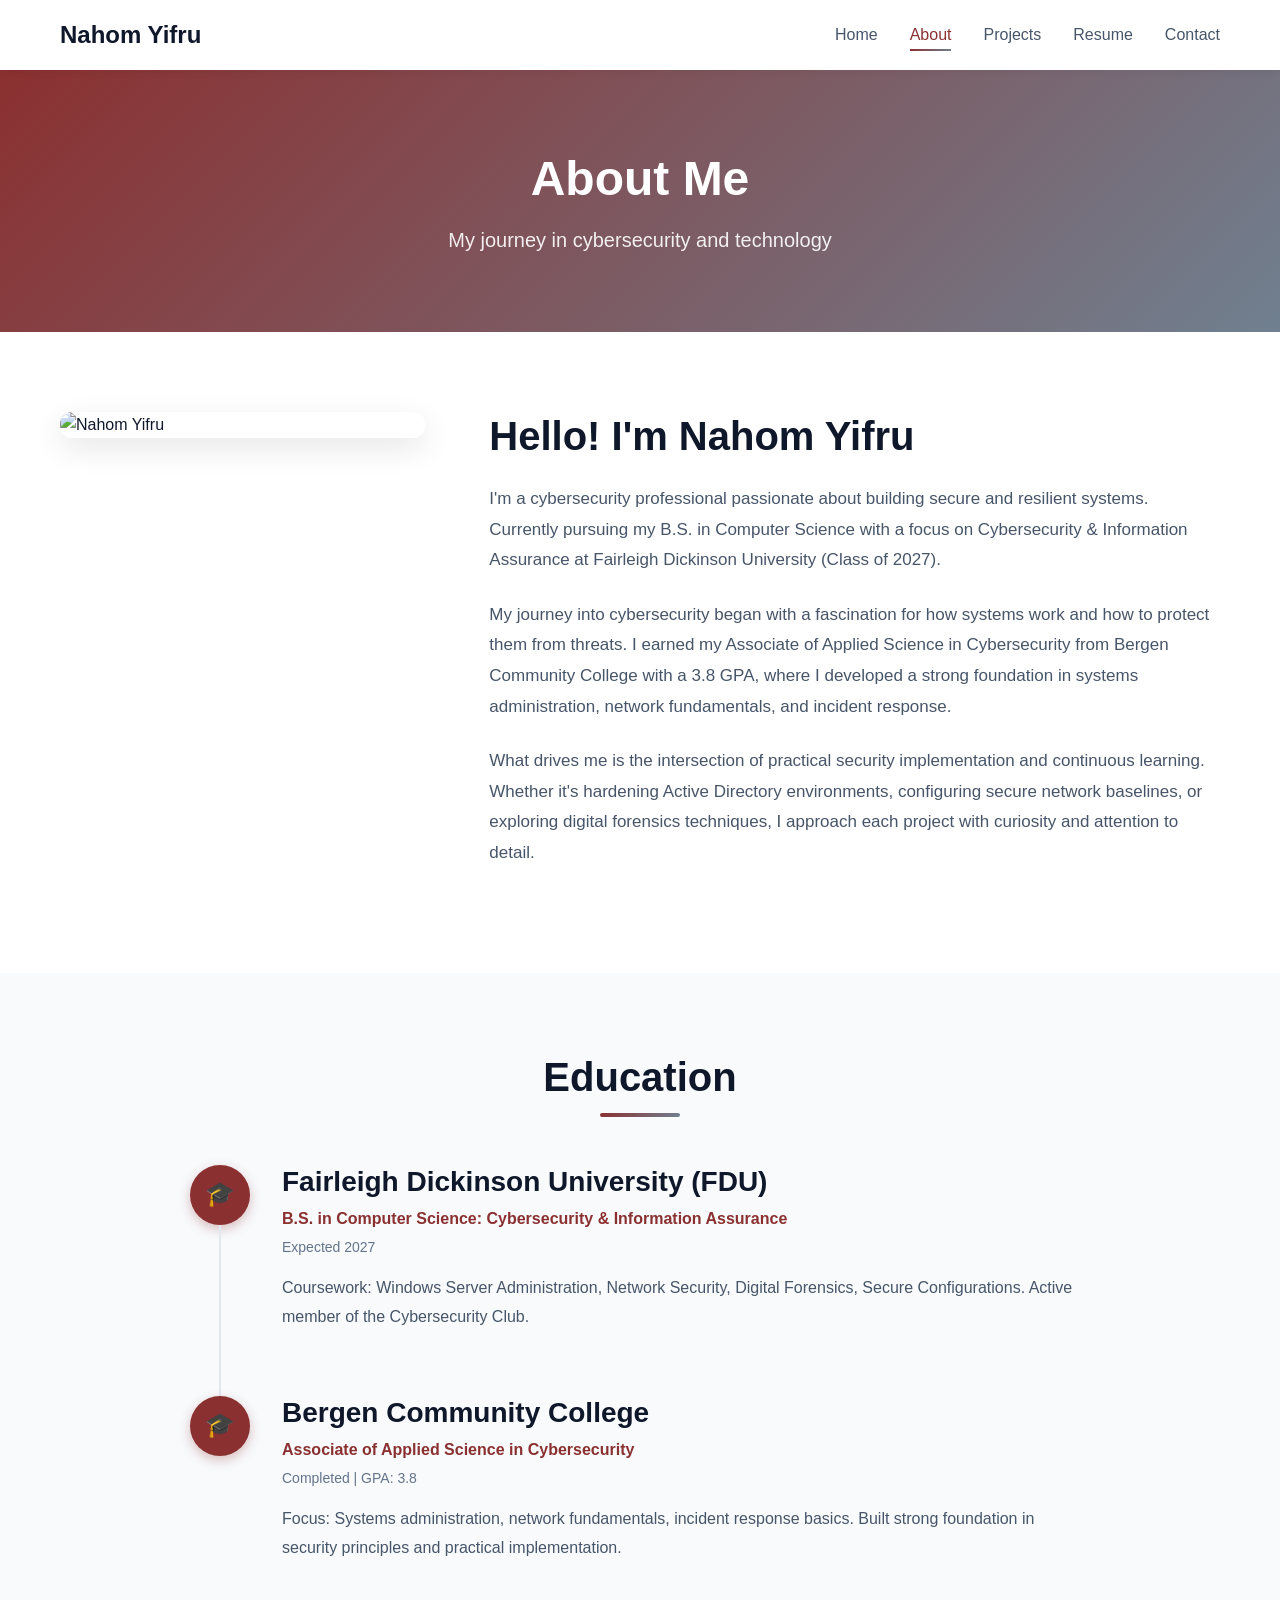
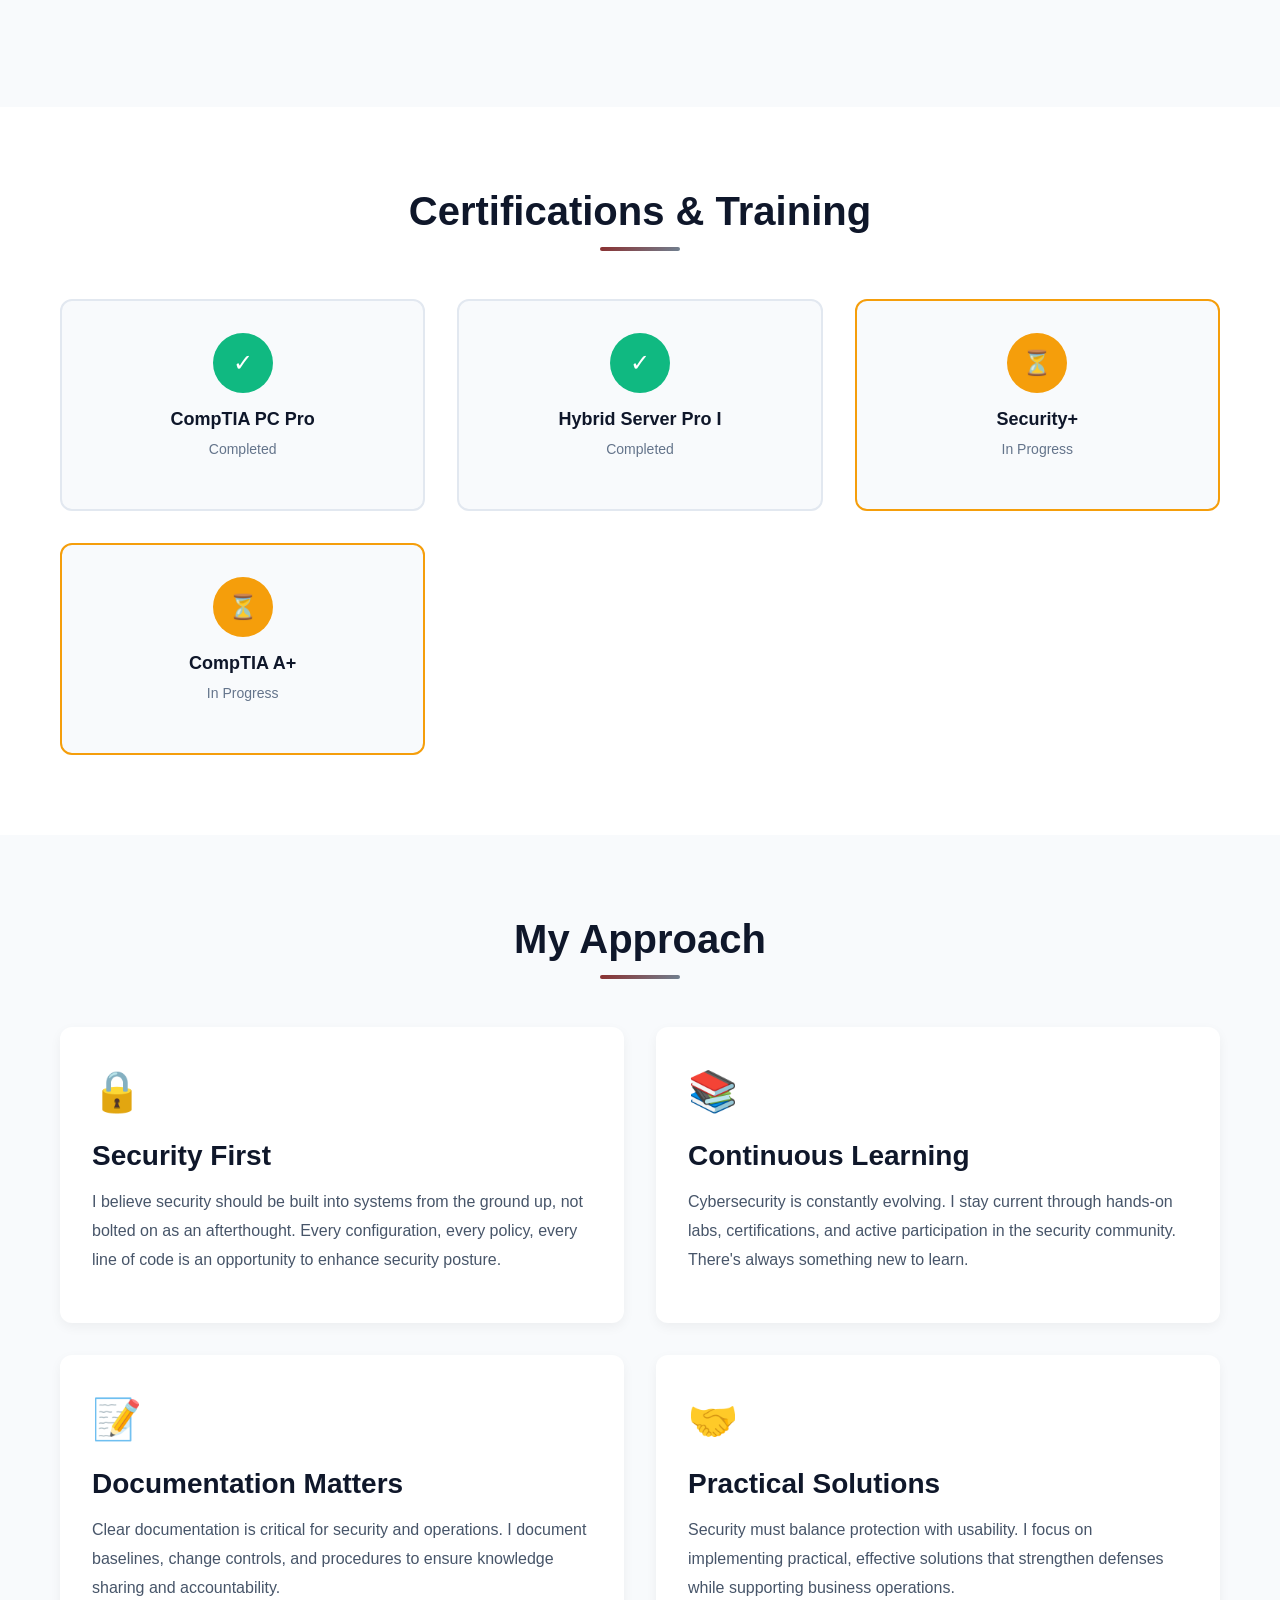
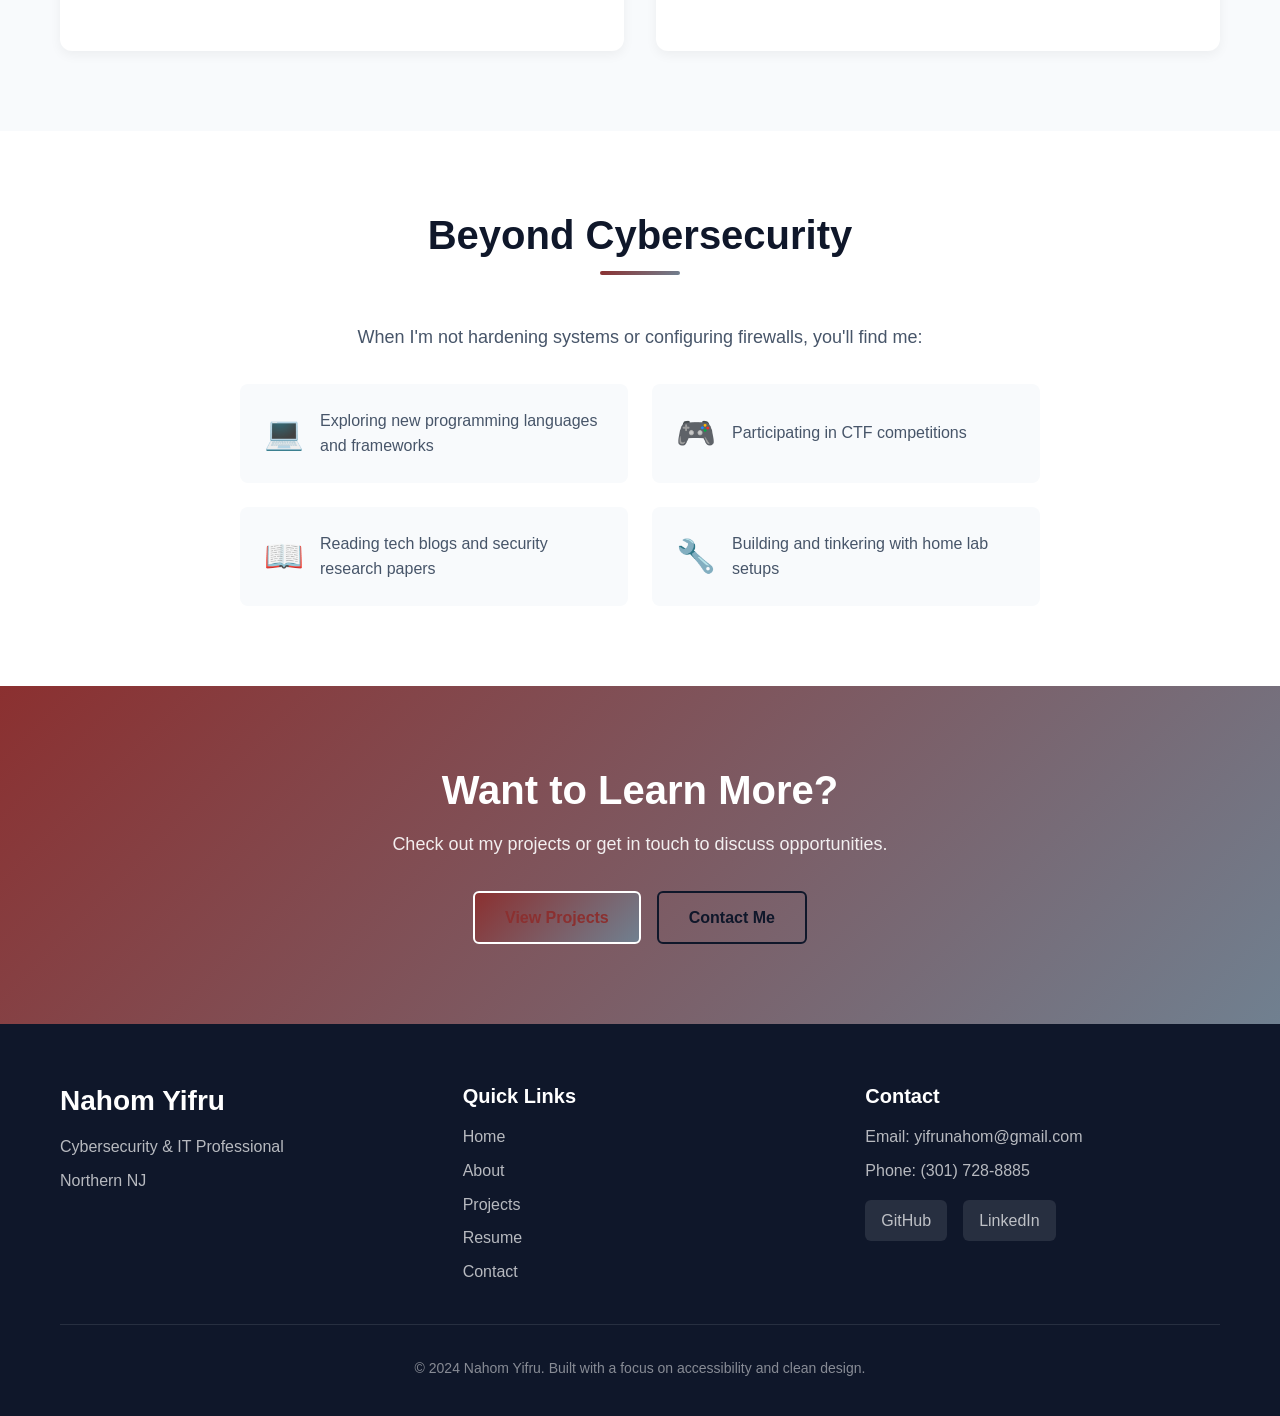
==== commit c3f3af6b: "Add files via upload" ====
--- a/about.html
+++ b/about.html
@@ -69,7 +69,7 @@
                     <p>
                         My journey into cybersecurity began with a fascination for how systems work and how to 
                         protect them from threats. I earned my Associate of Applied Science in Cybersecurity 
-                        from Bergen Community College with a 3.6 GPA, where I developed a strong foundation 
+                        from Bergen Community College with a 3.8 GPA, where I developed a strong foundation 
                         in systems administration, network fundamentals, and incident response.
                     </p>
                     <p>
@@ -110,7 +110,7 @@
                     <div class="education-content">
                         <h3>Bergen Community College</h3>
                         <p class="degree">Associate of Applied Science in Cybersecurity</p>
-                        <p class="date">Completed | GPA: 3.6</p>
+                        <p class="date">Completed | GPA: 3.8</p>
                         <p class="description">
                             Focus: Systems administration, network fundamentals, incident response basics. 
                             Built strong foundation in security principles and practical implementation.
@@ -282,7 +282,7 @@
                     <p>Phone: <a href="tel:+13017288885">(301) 728-8885</a></p>
                     <div class="footer-social">
                         <a href="https://github.com/YifruNahom" target="_blank">GitHub</a>
-                        <a href="https://www.linkedin.com/in/nahom-yifru-15871b278" target="_blank">LinkedIn</a>
+                        <a href="https://www.linkedin.com/in/nahom-y" target="_blank">LinkedIn</a>
                     </div>
                 </div>
             </div>
